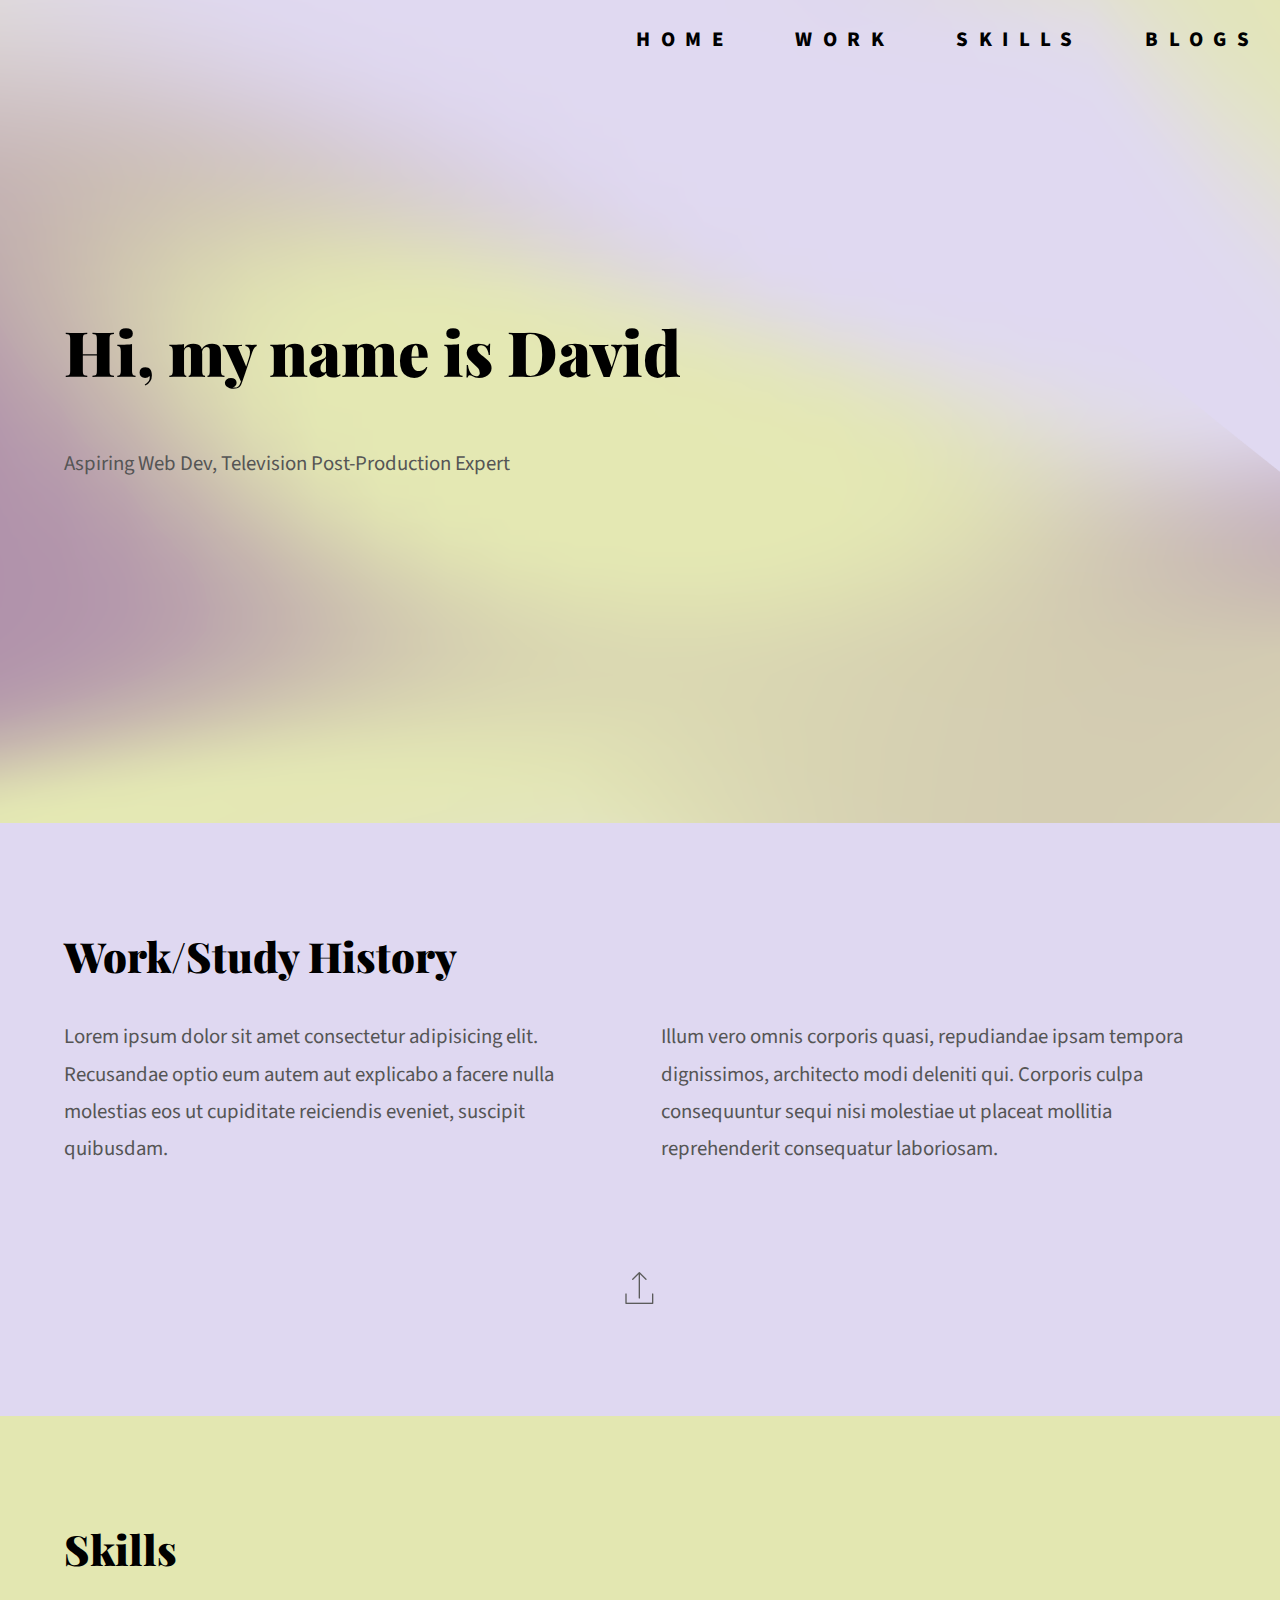
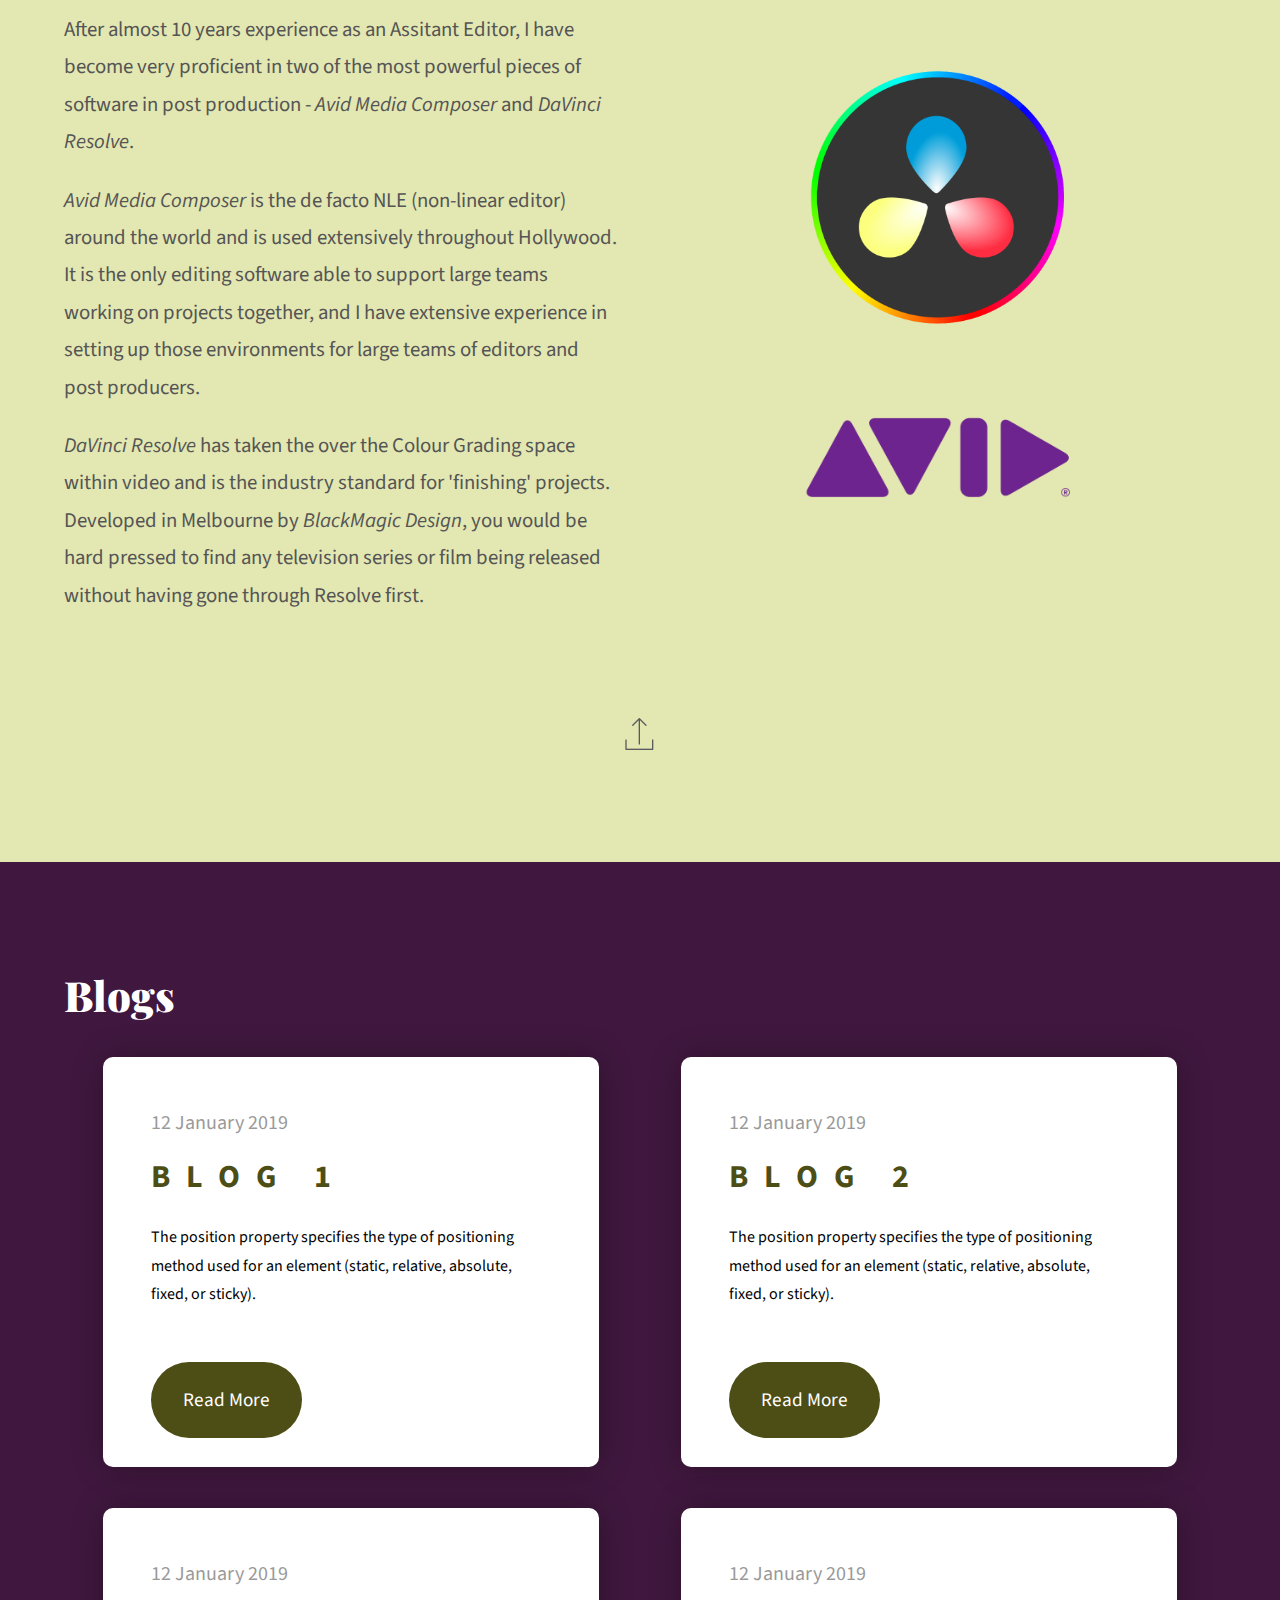
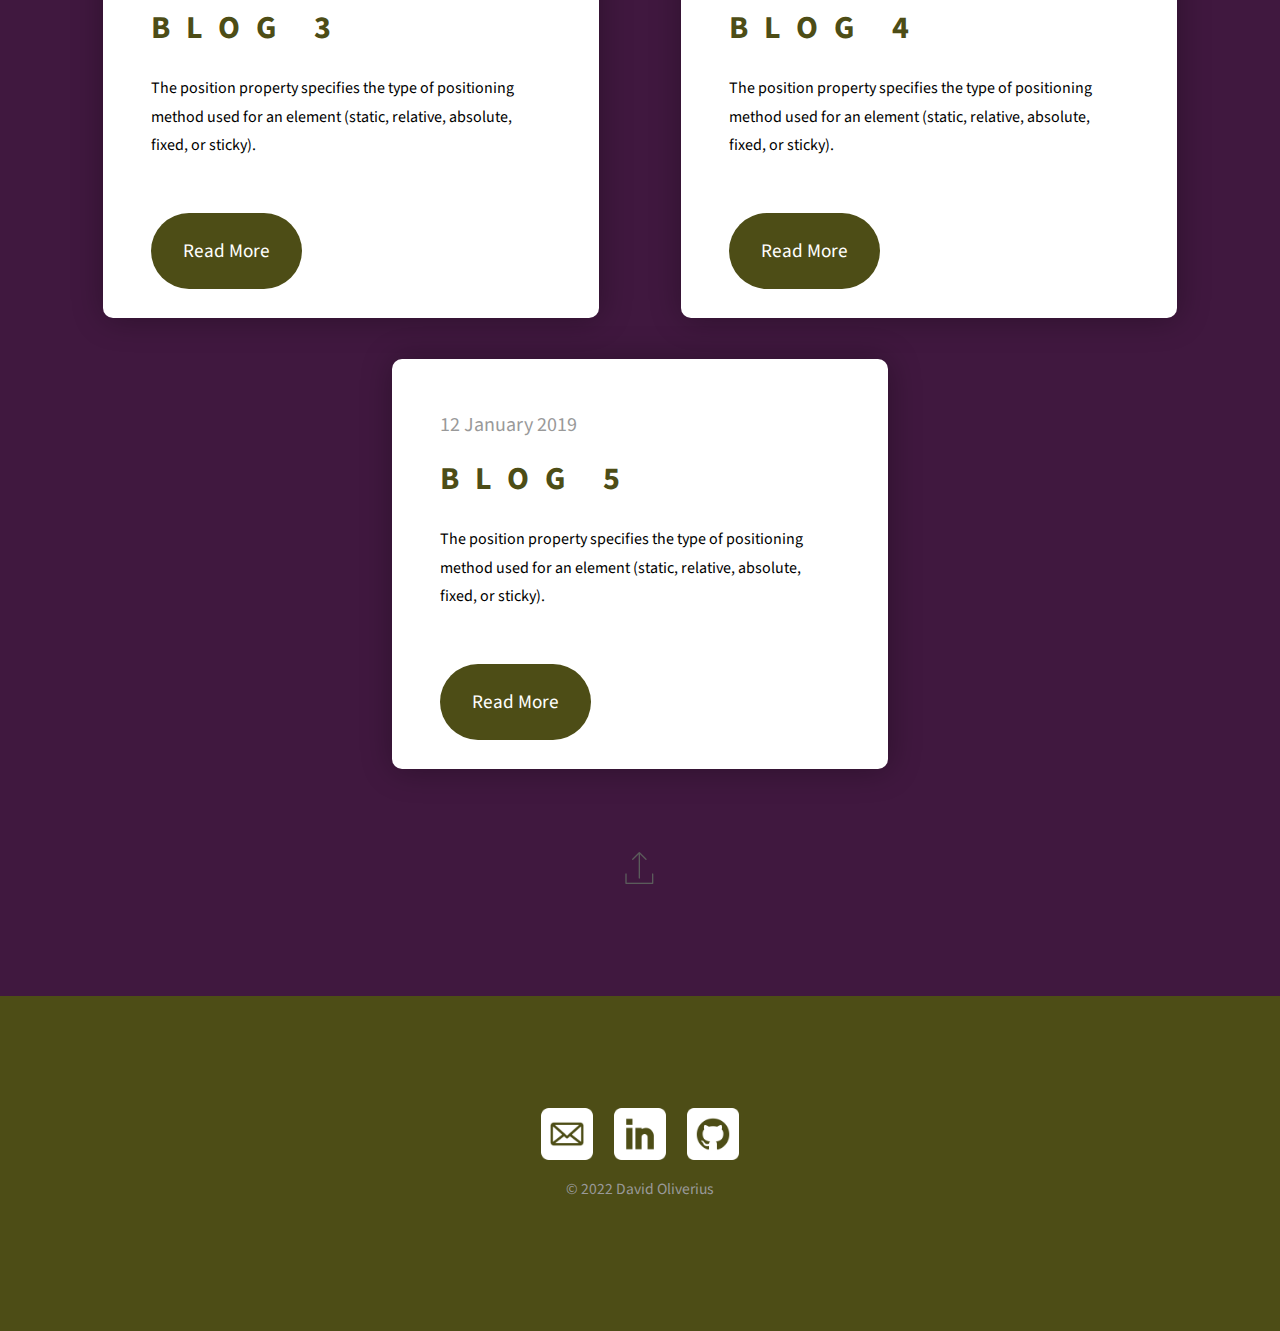
==== src/index.html @ ca904fc0 "Basic Starting Point" ====
<!DOCTYPE html>
<html lang="en">
<head>
    <meta charset="UTF-8">
    <meta http-equiv="X-UA-Compatible" content="IE=edge">
    <meta name="viewport" content="width=device-width, initial-scale=1.0">
    <title>David Oliverius Portfolio</title>
    <link rel="preconnect" href="https://fonts.googleapis.com">
    <link rel="preconnect" href="https://fonts.gstatic.com" crossorigin>
    <link href="https://fonts.googleapis.com/css2?family=Playfair+Display&family=Source+Sans+Pro&display=swap" rel="stylesheet">
    <link rel="stylesheet" href="style.css">

</head>
<body>

    <nav>
        <div class="navbar">
            <ul>
                <li><a href="#">Home</a></li>
                <li><a href="#work">Work</a></li>
                <li><a href="#skills">Skills</a></li>
                <li><a href="#blogs">Blogs</a></li>
        
            </ul> 

        </div>

    </nav>

    <header class="bg-header">
        <div class="container">
            <h1>Hi, my name is David <span class="reveal">Oliverius</span></h1>
            <p class="header-tag">Aspiring Web Dev, Television Post-Production Expert</p>
            
        </div>
        
    </header>
    
    
    <a id="work"></a> 

    <section class="section1">
        
        <div class="container">
            <h2 >Work/Study History</h2>
            <div class="split">
                <div>
                    <p>Lorem ipsum dolor sit amet consectetur adipisicing elit. Recusandae optio eum autem aut explicabo a facere nulla molestias eos ut cupiditate reiciendis eveniet, suscipit quibusdam.</p>
                </div>
                <div>
                    <p>Illum vero omnis corporis quasi, repudiandae ipsam tempora dignissimos, architecto modi deleniti qui. Corporis culpa consequuntur sequi nisi molestiae ut placeat mollitia reprehenderit consequatur laboriosam.</p>
                </div>
            </div>

            <a href="#"><img class="toparrow" src="img/uparrow.png"/></a>
        </div>
    </section>  

    <a id="skills"></a>

    <section class="section2">
        <div class="container">



            <div class="split">

                <div>
                    <h2>Skills</h2>
                    <p>After almost 10 years experience as an Assitant Editor, I have become very proficient in two of
                        the most powerful pieces of software in post production - <i>Avid Media Composer</i> and <i>DaVinci
                            Resolve</i>. </p> 
                            
                    <p><i>Avid Media Composer</i> is the de facto NLE
                        (non-linear editor) around the world and is used extensively throughout Hollywood. It is the
                        only
                        editing software able to support large teams working on projects together, and I have extensive
                        experience in setting up those environments for large teams of editors and post producers.</p>

                    <p><i>DaVinci Resolve</i> has taken the over the Colour Grading space within video and is the
                        industry standard for 'finishing' projects. Developed in Melbourne by <i>BlackMagic Design</i>,
                        you would be hard pressed to find any television series or film being released without having
                        gone through Resolve first.</p>
                </div>


                <div class="fleximg">
                    <img src="img/resolve.png" alt="DaVinci Resolve">
                    <img src="img/avid.png" alt="Avid">
                </div>
            </div>
            <a href="#"><img class="toparrow" src="img/uparrow.png"/></a>
        </div>
    </section>

    <a id="blogs"></a>

    <section class="section3">
        <div class="container">

            <h2>Blogs</h2>
            <div class="blog-container">

                

                
                    <div class="blog_post">
                        <div class="img_pod">
                        </div>
                        <div>
                            <div class="blog-date">12 January 2019</div>
                            <div class="blog-title">Blog 1</div>
                            <p class="blog-blurb">The position property specifies the type of positioning method used for an
                                element
                                (static, relative, absolute, fixed, or sticky).</p>
                        </div>
                        <a class="btn_primary" href='#'>Read More</a>
                    </div>
                    <div class="blog_post">
                        <div class="img_pod">
                        </div>
                        <div>
                            <div class="blog-date">12 January 2019</div>
                            <div class="blog-title">Blog 2</div>
                            <p class="blog-blurb">The position property specifies the type of positioning method used
                                for an element
                                (static, relative, absolute, fixed, or sticky).</p>
                        </div>
                        <a class="btn_primary" href='#'>Read More</a>
                    </div>
                    <div class="blog_post">
                        <div class="img_pod">
                        </div>
                        <div>
                            <div class="blog-date">12 January 2019</div>
                            <div class="blog-title">Blog 3</div>
                            <p class="blog-blurb">The position property specifies the type of positioning method used
                                for an element
                                (static, relative, absolute, fixed, or sticky).</p>
                        </div>
                        <a class="btn_primary" href='#'>Read More</a>
                    </div>
                    <div class="blog_post">
                        <div class="img_pod">
                        </div>
                        <div>
                            <div class="blog-date">12 January 2019</div>
                            <div class="blog-title">Blog 4</div>
                            <p class="blog-blurb">The position property specifies the type of positioning method used
                                for an element
                                (static, relative, absolute, fixed, or sticky).</p>
                        </div>
                        <a class="btn_primary" href='#'>Read More</a>
                    </div>
                    <div class="blog_post">
                        <div class="img_pod">
                        </div>
                        <div>
                            <div class="blog-date">12 January 2019</div>
                            <div class="blog-title">Blog 5</div>
                            <p class="blog-blurb">The position property specifies the type of positioning method used
                                for an element
                                (static, relative, absolute, fixed, or sticky).</p>
                        </div>
                        <a class="btn_primary" href='#'>Read More</a>
                    </div>
                


            </div>
            <a href="#"><img class="toparrow" src="img/uparrow.png"/></a>
        </div>
    </section>

    <section class="footer">
        <div class="container">

            <div class="footericons">

                <a href="mailto:oliveriusdavid+portfolio@gmail.com"> <img class="proicons" src="img/mail.png" alt="email"> </a>
                
                <a href="https://www.linkedin.com/in/david-oliverius" target="_blank"> <img class="proicons" src="img/linkedin.png"
                        alt="linkedin"> </a>

                <a href="https://github.com/DavidOliverius" target="_blank"> <img class="proicons" src="img/github.png" alt="github"></a>

               

            </div>

            <p class="footer-copyright">© 2022 David Oliverius</p>
        </div>
    </section>
</body>
</html>
---- src/style.css ----
/* Custom Properties for Color Scheme + Fonts */
:root {
    --color-primary-1: #e3e7b1ff;
    --color-primary-2: #dfd8f1ff;

    --color-alt-1: #AF90A9;
    --color-alt-2: #40183fff;
    --color-alt-3: #4d4d16ff;

    --color-white: #fff;
    --color-black: #000;
    --color-darkgrey: #555555;
    --color-lightgrey: #999999;

    --ff-primary: 'Source Sans Pro', sans-serif;
    --ff-accent: 'Playfair Display', serif;


}

/* Set Standard Font Styling */
body {
    font-family: var(--ff-primary);
    font-weight: 400;
    font-size: 1.3rem;
    line-height: 1.8;
}

/* Reset Margins */
body,
h1,
h2,
h3,
p {
    margin: 0;
}

/* Navbar CSS */
.navbar ul {
    float: right;
    display: flex;
    flex-direction: row;
    padding-right: 1em;
    gap: 1em 3em;
}

.navbar ul li {
    display: inline-block;
}

.navbar ul li a {
    display: inline-block;
    outline: none;
    font-family: var(--ff-primary);
    text-decoration: none;
    text-transform: uppercase;
    letter-spacing: 0.5em;
    font-weight: 800;
    color: var(--color-black);
    transition: .35s;
}

.navbar ul li a:hover {
    color: var(--color-alt-2)
}

@media (max-width: 821px) {
    .navbar ul {
        flex-direction: column;
        padding-bottom: 3em;
    }
}

/* Header Font Styling */
h1 {
    font-family: var(--ff-accent);
    font-size: 3em;
    font-weight: 900;
    line-height: 1;
}

h2 {
    font-family: var(--ff-accent);
    font-size: 2em;
    font-weight: 900;
    line-height: 1;
    margin-bottom: 1em;
}

/* Font Spacing */
h2,
h3,
p {
    margin-bottom: 1em;
}

.header-tag {
    text-align: left;
    padding-top: 3em;
}

/* Image Rules */
img {
    display: block;
    max-width: 100%;
}

/* Section Spacing */
header {
    padding: 15rem 0;
}

section {
    padding: 5rem 0;
}


@media (min-width: 40em) {
    section {
        padding: 7rem 0;
    }
}

@media (min-width: 40em) {
    header {
        padding: 20rem 0;
    }
}

.container {
    margin-inline: auto;
    width: min(90%, 75rem);
}

/* Flexbox for Split Class */
.split {
    display: flex;
    flex-direction: column;
    align-items: center;
}

.fleximg img {
    max-width: 13em;
    min-width: 10em;
    padding: 2em 0;
    margin-left: auto;
    margin-right: auto;
}

/* Media Queries for Flexbox Rules */
@media (min-width: 821px) {
    .split {
        flex-direction: row;

    }

    .split>* {
        flex-basis: 100%;
    }

    .split>*+* {
        margin-left: 2em;
    }
}


/* Section Colors */
.bg-header {
    color: var(--color-black);
    background-color: var(--color-primary-1);
    /* Mesh background generated at: https://meshgradient.in/ */
    background-image: url(img/mesh.png);
    background-repeat: no-repeat;
    background-size: cover;
    background-position: bottom;
    background-attachment: fixed;
}

.bg-header p {
    color: var(--color-darkgrey);
}


.section1 {
    color: var(--color-black);
    background-color: var(--color-primary-2);
}


.section1 p {
    color: var(--color-darkgrey);
}

.section2 {
    color: var(--color-black);
    background-color: var(--color-primary-1);
}

.section2 p {
    color: var(--color-darkgrey);
}

.section3 {
    color: var(--color-white);
    background-color: var(--color-alt-2);
}

.footer {
    color: var(--color-white);
    background-color: var(--color-alt-3);
}

/* Surname Reveal Mouseover */
.reveal {
    opacity: 0;
    transition: 1s;
}

.bg-header h1:hover .reveal {
    opacity: 1;
}

.blog-container {
    display: flex;
    flex-wrap: wrap;
    justify-content: space-evenly;
    gap: 2em;
}

.blog_post {
    padding: 3rem 3rem 3rem 3rem;
    background: #fff;
    max-width: 400px;
    border-radius: 10px;
    box-shadow: 1px 1px 2rem rgba(0, 0, 0, 0.3);
}

@media (max-width: 1149px) {
    .blog_post {
        max-width: 300px;
    }
}

.blog-date {
    margin: 0 0 0.5rem 0;
    color: var(--color-lightgrey);
    font-size: 1.25rem;
    font-family: var(--ff-primary);
}

.blog-title {
    margin: 0 0 1rem 0;
    font-family: var(--ff-primary);
    font-weight: bold;
    font-size: 2rem;
    text-transform: uppercase;
    letter-spacing: 0.5em;
    color: var(--color-alt-3);
}

.blog-blurb {
    margin: 0 0 4.5rem 0;
    font-size: 1rem;
    color: var(--color-black);
    font-family: var(--ff-primary);
}

.btn_primary {
    border: none;
    outline: none;
    background: var(--color-alt-3);
    padding: 1.5rem 2rem;
    border-radius: 50px;
    color: var(--color-white);
    font-size: 1.2rem;
    text-decoration: none;
}

/* .btn_primary:hover {
    box-shadow: 0px 5px 1rem rgba(0, 0, 0, 0.5);
  } */


.proicons {
    max-width: 2.5em;
}

.footericons {
    display: flex;
    flex-direction: row;
    justify-content: center;
    gap: 1em;
}

.footer-copyright {
    color: #999;
    font-size: 0.75em;
    margin-top: 1em;
    text-align: center;

}

.toparrow {
  display: absolute;
  margin-left: auto;
  margin-right: auto; 
  padding-top: 4em;
}
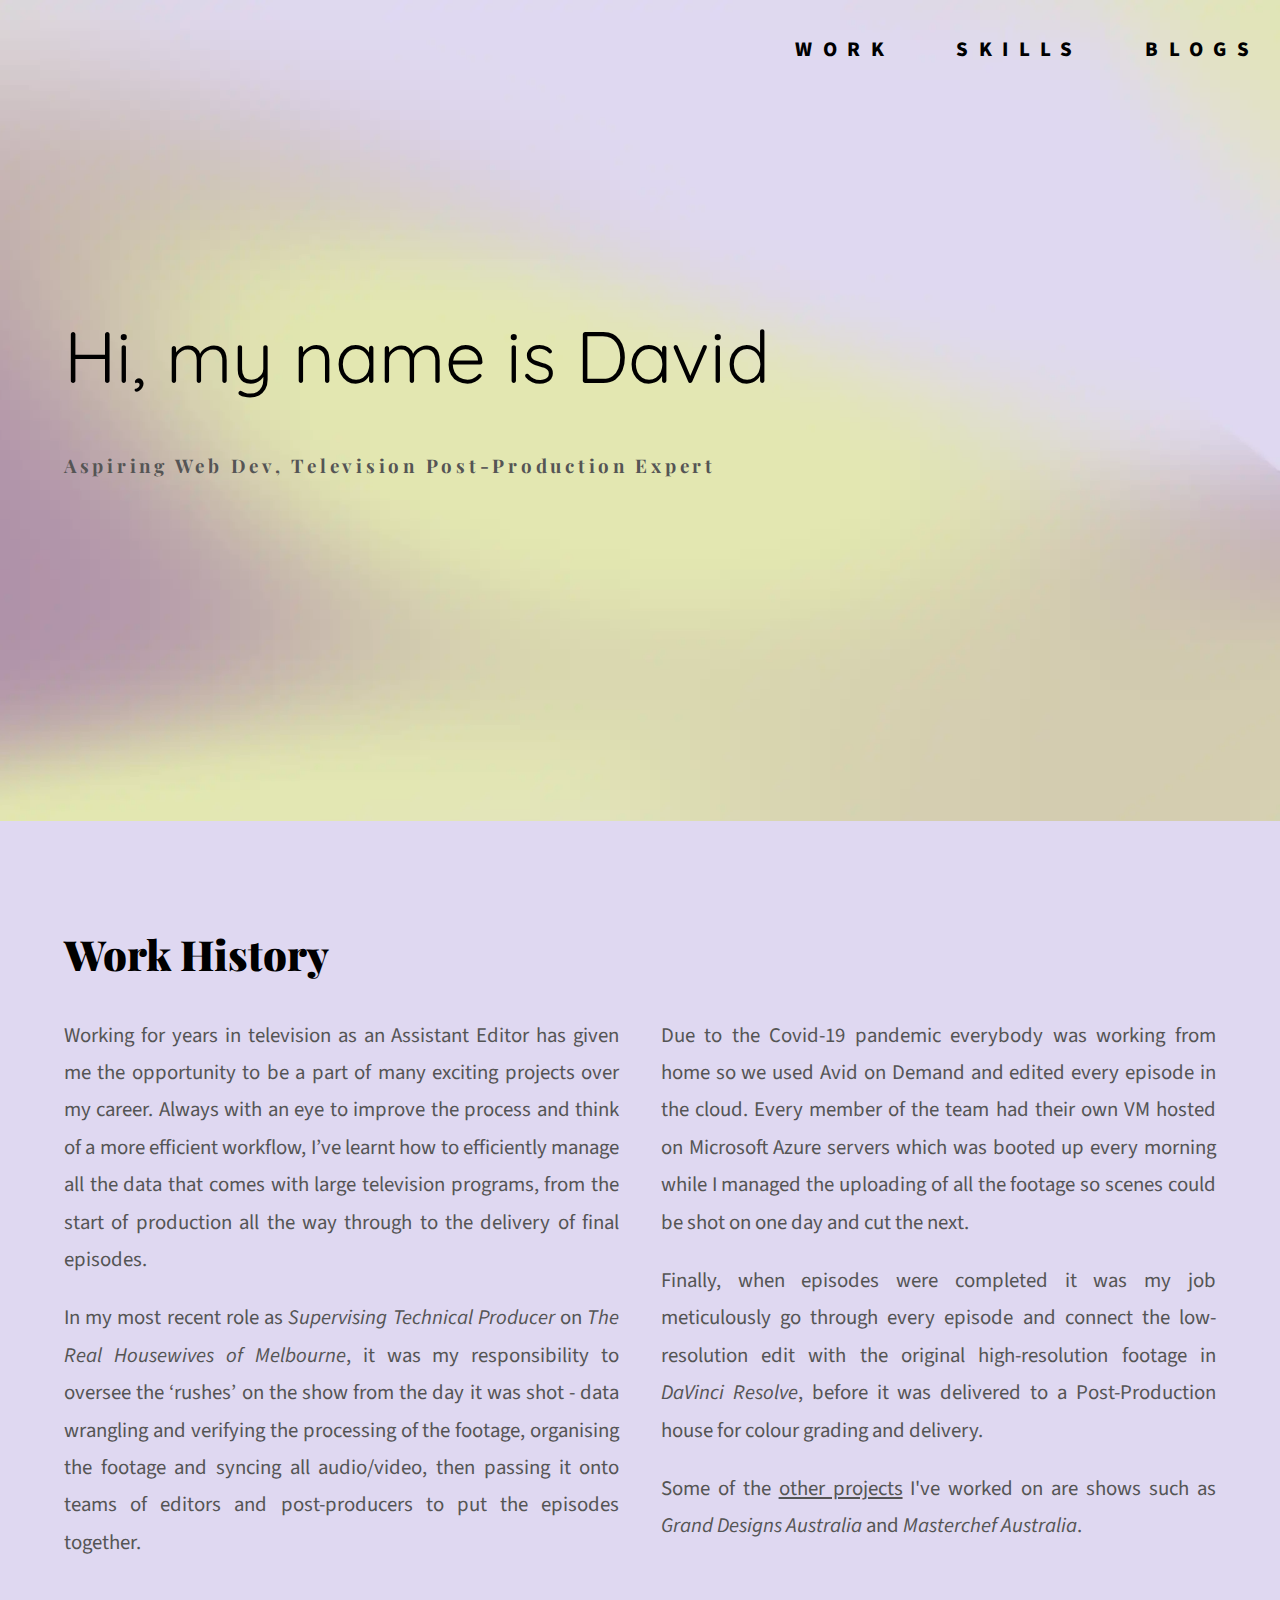
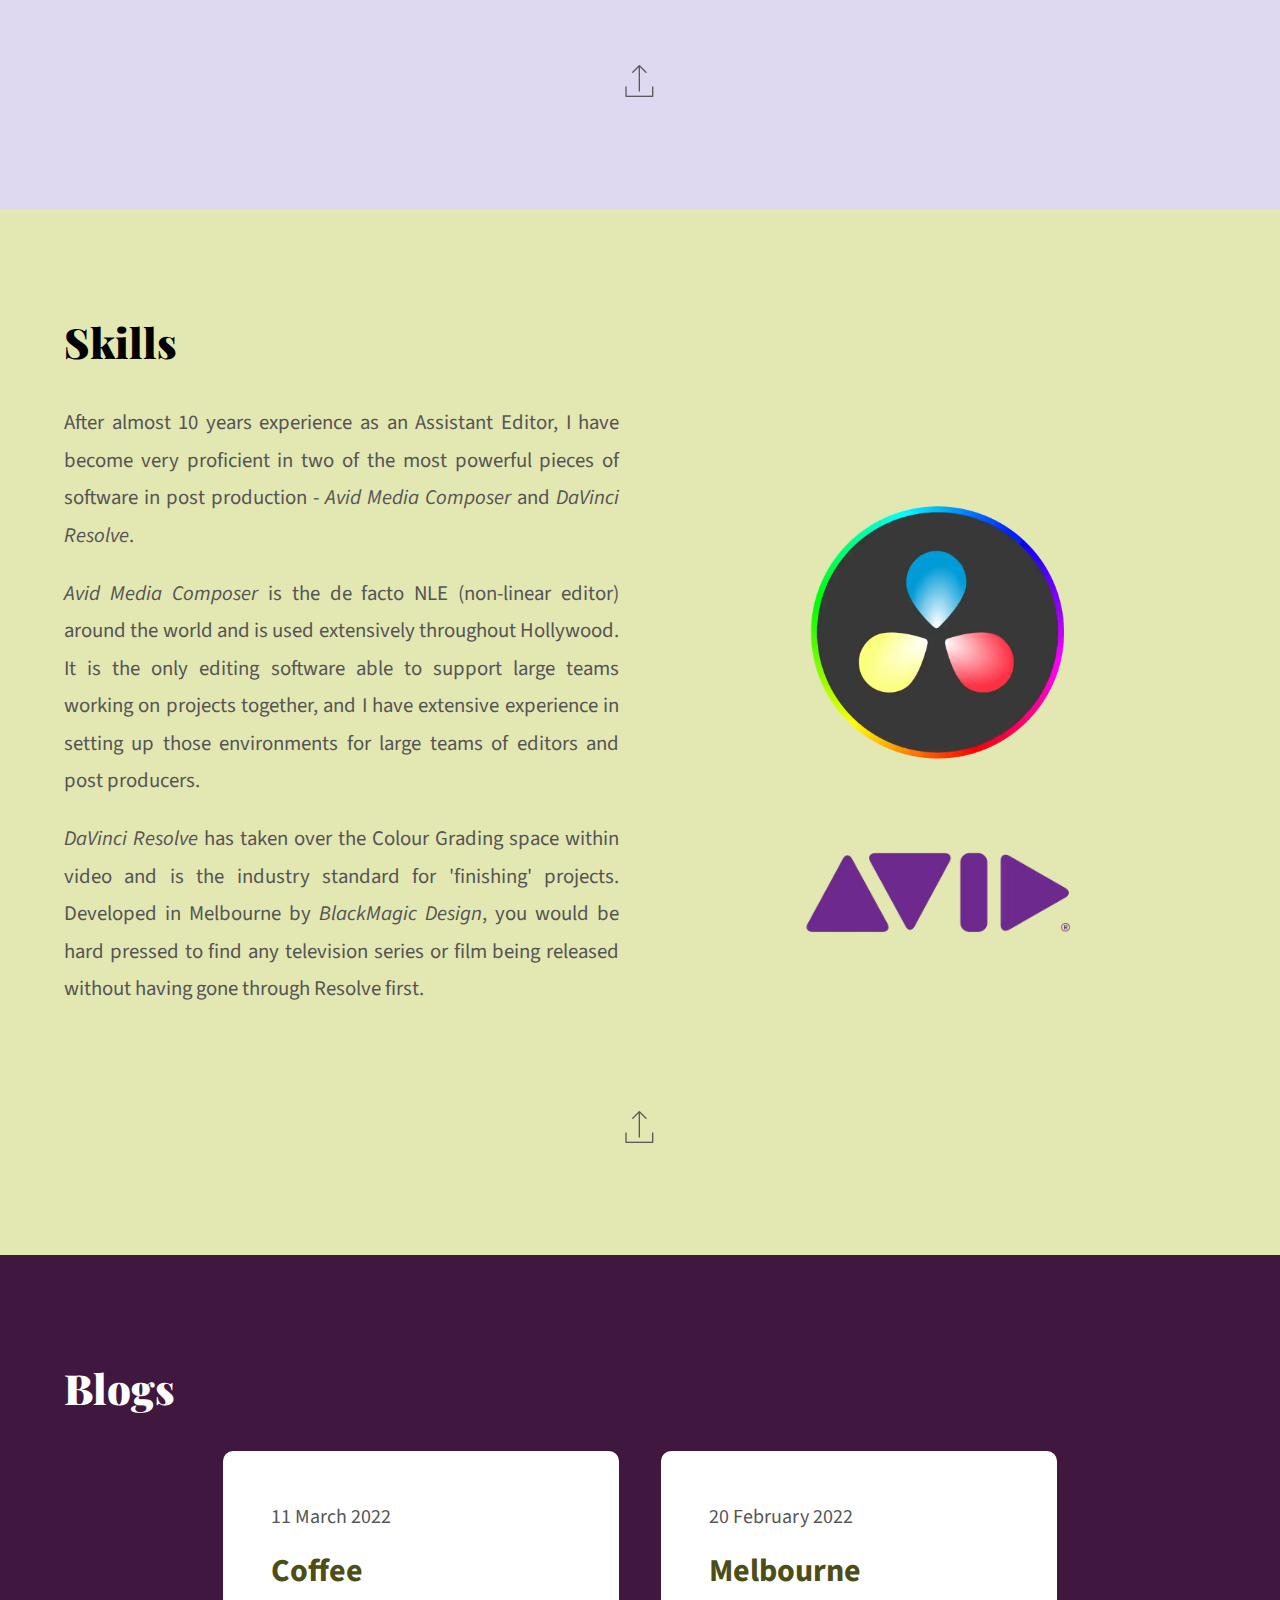
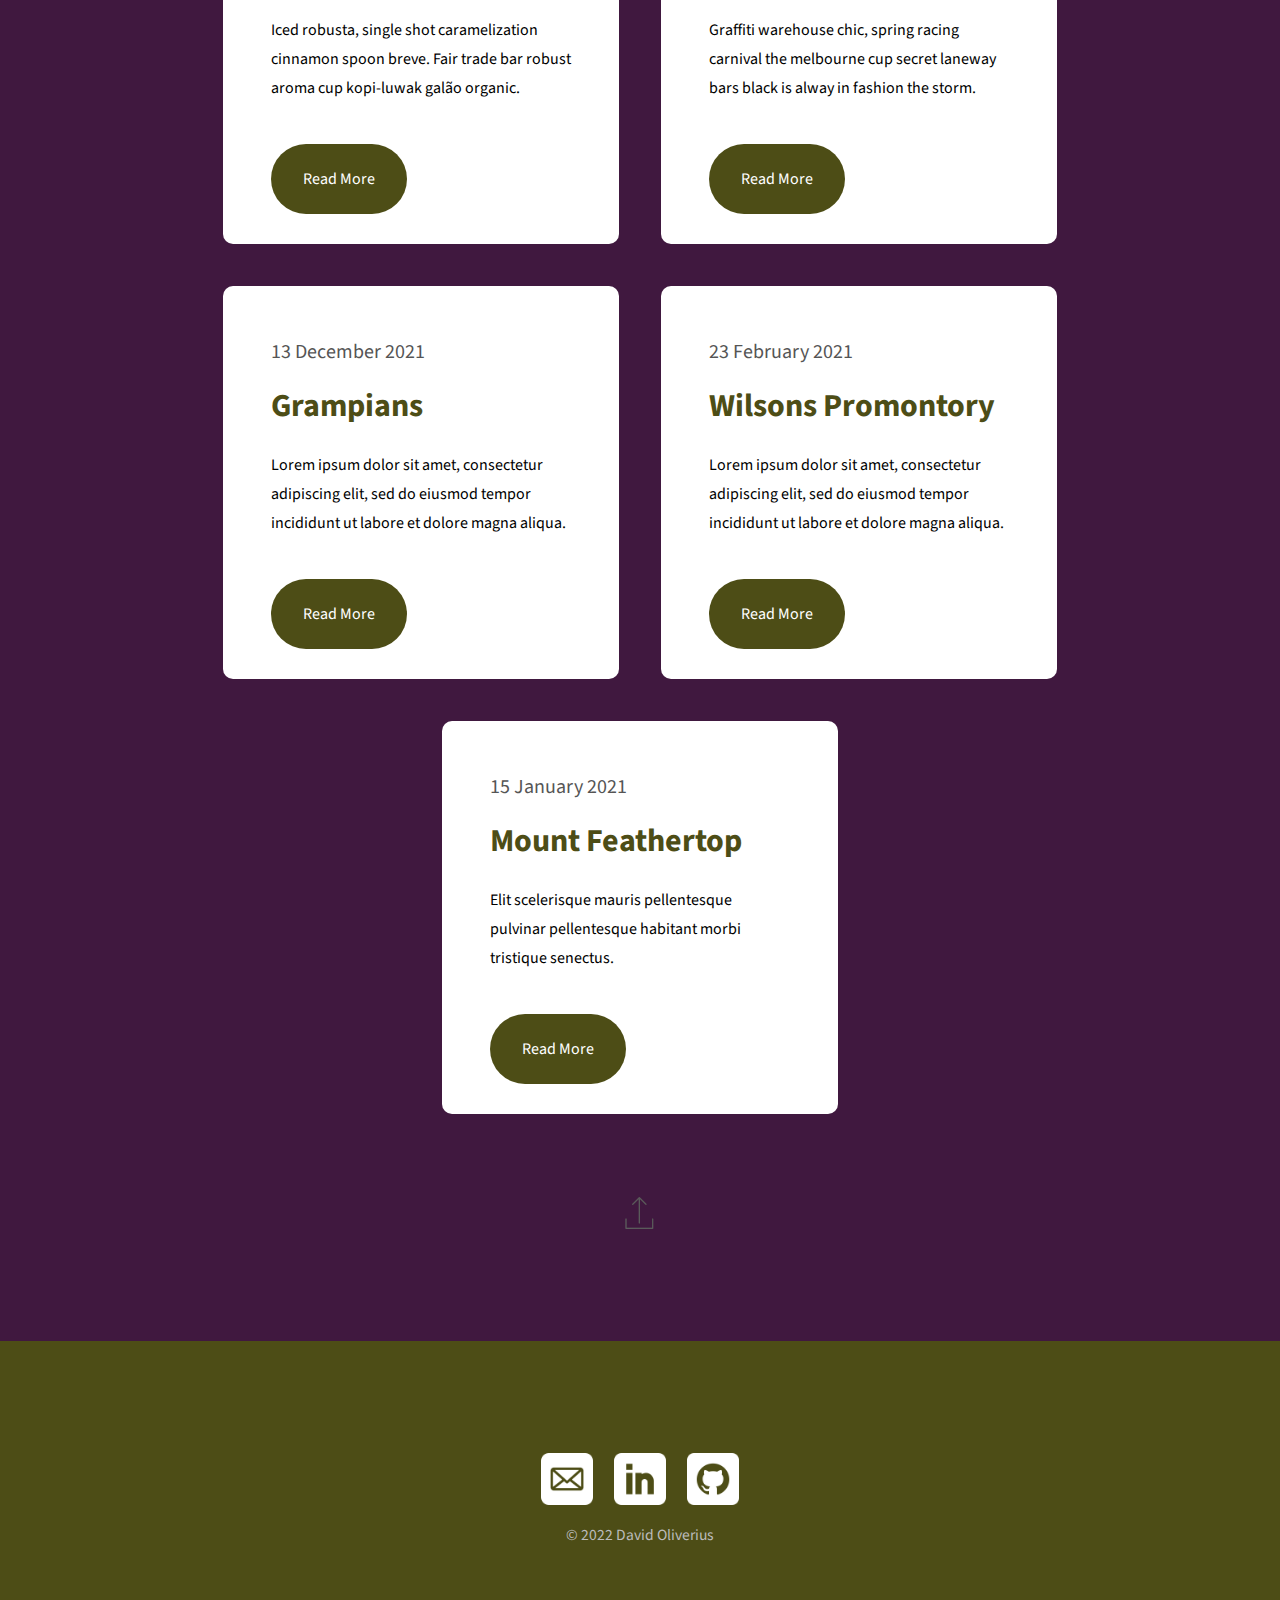
==== commit e7c97c1c: "Submission for T1A2 Assignment" ====
--- a/src/index.html
+++ b/src/index.html
@@ -1,99 +1,150 @@
 <!DOCTYPE html>
 <html lang="en">
+
 <head>
     <meta charset="UTF-8">
     <meta http-equiv="X-UA-Compatible" content="IE=edge">
     <meta name="viewport" content="width=device-width, initial-scale=1.0">
+    <meta name="description" content="David Oliverius' personal Web Development Portfolio, handmade with love.">
     <title>David Oliverius Portfolio</title>
+    <link rel="icon" type="image/ico" sizes="16x16" href="/img/favicon.ico">
     <link rel="preconnect" href="https://fonts.googleapis.com">
     <link rel="preconnect" href="https://fonts.gstatic.com" crossorigin>
-    <link href="https://fonts.googleapis.com/css2?family=Playfair+Display&family=Source+Sans+Pro&display=swap" rel="stylesheet">
+    <link
+        href="https://fonts.googleapis.com/css2?family=Playfair+Display&family=Quicksand:wght@700&family=Source+Sans+Pro&display=swap"
+        rel="stylesheet">
     <link rel="stylesheet" href="style.css">
 
+    <!-- HTML VALIDATOR FAILS ON LINES 60 AND 110 BECAUSE IT REQUIRES HEADINGS AFTER EACH SECTION/ARTICLE TAG - DOESN'T RECOGNISE MY H2 SECTION HEADERS -->
+
 </head>
+
 <body>
 
+    <!-- NAVBAR COMPONENT -->
     <nav>
         <div class="navbar">
             <ul>
-                <li><a href="#">Home</a></li>
                 <li><a href="#work">Work</a></li>
                 <li><a href="#skills">Skills</a></li>
                 <li><a href="#blogs">Blogs</a></li>
-        
-            </ul> 
-
-        </div>
-
+
+            </ul>
+
+        </div>
     </nav>
 
     <header class="bg-header">
         <div class="container">
+            <!-- H1 TEXT COMPONENT (only used here for welcome splash page) -->
             <h1>Hi, my name is David <span class="reveal">Oliverius</span></h1>
-            <p class="header-tag">Aspiring Web Dev, Television Post-Production Expert</p>
-            
-        </div>
-        
+            <!-- H3 TEXT COMPONENT (only used here under H1 component) -->
+            <h3 class="header-tag">Aspiring Web Dev, Television Post-Production Expert</h3>
+
+        </div>
+
     </header>
-    
-    
-    <a id="work"></a> 
-
+
+    <!-- ID FOR NAVBAR REFERENCE -->
+    <span id="work"></span>
+
+    <!-- SECTION COMPONENT (defines bg colour and spacing) -->
     <section class="section1">
-        
-        <div class="container">
-            <h2 >Work/Study History</h2>
-            <div class="split">
+
+        <div class="container">
+            <!-- H2 TEXT COMPONENT (using accent font and bigger size) -->
+            <h2>Work History</h2>
+
+            <!-- SPLIT CLASS DEFINES FLEXBOX RULES -->
+            <!-- MAIN_ARTICLE CLASS SETS TEXT-JUSTIFY RULES -->
+            <article class="split main_article">
+
                 <div>
-                    <p>Lorem ipsum dolor sit amet consectetur adipisicing elit. Recusandae optio eum autem aut explicabo a facere nulla molestias eos ut cupiditate reiciendis eveniet, suscipit quibusdam.</p>
+                    <p>Working for years in television as an Assistant Editor has given me the opportunity to be a part
+                        of many exciting projects over my career. Always with an eye to improve the process and think of
+                        a more efficient workflow, I’ve learnt how to efficiently manage all the data that comes with
+                        large television programs, from the start of production all the way through to the delivery of
+                        final episodes. </p>
+
+                    <p>In my most recent role as<em> Supervising Technical Producer</em> on <em>The Real Housewives of
+                            Melbourne</em>, it
+                        was my responsibility to oversee the ‘rushes’ on the show from the day it was shot - data
+                        wrangling and verifying the processing of the footage, organising the footage and syncing all
+                        audio/video, then passing it onto teams of editors and post-producers to put the episodes
+                        together.</p>
                 </div>
                 <div>
-                    <p>Illum vero omnis corporis quasi, repudiandae ipsam tempora dignissimos, architecto modi deleniti qui. Corporis culpa consequuntur sequi nisi molestiae ut placeat mollitia reprehenderit consequatur laboriosam.</p>
-                </div>
-            </div>
-
-            <a href="#"><img class="toparrow" src="img/uparrow.png"/></a>
-        </div>
-    </section>  
-
-    <a id="skills"></a>
+                    <p>Due to the Covid-19 pandemic everybody was working from home so we used Avid on Demand
+                        and edited every episode in the cloud. Every member of the team had their own VM hosted on
+                        Microsoft Azure servers which was booted up every morning while I managed the uploading of all
+                        the footage so scenes could be shot on one day and cut the next.</p>
+
+                    <p>Finally, when episodes were
+                        completed it was my job meticulously go through every episode and connect the low-resolution
+                        edit with the original high-resolution footage in <em>DaVinci Resolve</em>, before it was
+                        delivered to a
+                        Post-Production house for colour grading and delivery.</p>
+
+                    <p> Some of the <a href="img/resume.pdf" target="_blank">other projects</a> I've worked on are shows
+                        such as <em>Grand Designs Australia</em> and
+                        <em>Masterchef Australia</em>.</p>
+                </div>
+            </article>
+
+            <!-- BACK TO TOP ARROW COMPONENT -->
+            <div class="toparrowcontainer">
+
+                <a href="#"><img class="toparrow" src="img/uparrow.webp" alt="Back to Top" /></a>
+
+            </div>
+        </div>
+    </section>
+
+    <span id="skills"></span>
 
     <section class="section2">
         <div class="container">
 
-
-
-            <div class="split">
+            <h2>Skills</h2>
+
+            <article class="split main_article">
+
 
                 <div>
-                    <h2>Skills</h2>
-                    <p>After almost 10 years experience as an Assitant Editor, I have become very proficient in two of
-                        the most powerful pieces of software in post production - <i>Avid Media Composer</i> and <i>DaVinci
-                            Resolve</i>. </p> 
-                            
-                    <p><i>Avid Media Composer</i> is the de facto NLE
+
+                    <p>After almost 10 years experience as an Assistant Editor, I have become very proficient in two of
+                        the most powerful pieces of software in post production - <em>Avid Media Composer</em> and
+                        <em>DaVinci
+                            Resolve</em>. </p>
+
+                    <p><em>Avid Media Composer</em> is the de facto NLE
                         (non-linear editor) around the world and is used extensively throughout Hollywood. It is the
                         only
                         editing software able to support large teams working on projects together, and I have extensive
                         experience in setting up those environments for large teams of editors and post producers.</p>
 
-                    <p><i>DaVinci Resolve</i> has taken the over the Colour Grading space within video and is the
-                        industry standard for 'finishing' projects. Developed in Melbourne by <i>BlackMagic Design</i>,
+                    <p><em>DaVinci Resolve</em> has taken over the Colour Grading space within video and is the
+                        industry standard for 'finishing' projects. Developed in Melbourne by <em>BlackMagic
+                            Design</em>,
                         you would be hard pressed to find any television series or film being released without having
                         gone through Resolve first.</p>
                 </div>
 
 
                 <div class="fleximg">
-                    <img src="img/resolve.png" alt="DaVinci Resolve">
-                    <img src="img/avid.png" alt="Avid">
-                </div>
-            </div>
-            <a href="#"><img class="toparrow" src="img/uparrow.png"/></a>
+                    <img src="img/resolve.webp" alt="DaVinci Resolve">
+                    <img src="img/avid.webp" alt="Avid">
+                </div>
+            </article>
+            <div class="toparrowcontainer">
+
+                <a href="#"><img class="toparrow" src="img/uparrow.webp" alt="Back to Top" /></a>
+
+            </div>
         </div>
     </section>
 
-    <a id="blogs"></a>
+    <span id="blogs"></span>
 
     <section class="section3">
         <div class="container">
@@ -101,95 +152,92 @@
             <h2>Blogs</h2>
             <div class="blog-container">
 
-                
-
-                
-                    <div class="blog_post">
-                        <div class="img_pod">
-                        </div>
-                        <div>
-                            <div class="blog-date">12 January 2019</div>
-                            <div class="blog-title">Blog 1</div>
-                            <p class="blog-blurb">The position property specifies the type of positioning method used for an
-                                element
-                                (static, relative, absolute, fixed, or sticky).</p>
-                        </div>
-                        <a class="btn_primary" href='#'>Read More</a>
-                    </div>
-                    <div class="blog_post">
-                        <div class="img_pod">
-                        </div>
-                        <div>
-                            <div class="blog-date">12 January 2019</div>
-                            <div class="blog-title">Blog 2</div>
-                            <p class="blog-blurb">The position property specifies the type of positioning method used
-                                for an element
-                                (static, relative, absolute, fixed, or sticky).</p>
-                        </div>
-                        <a class="btn_primary" href='#'>Read More</a>
-                    </div>
-                    <div class="blog_post">
-                        <div class="img_pod">
-                        </div>
-                        <div>
-                            <div class="blog-date">12 January 2019</div>
-                            <div class="blog-title">Blog 3</div>
-                            <p class="blog-blurb">The position property specifies the type of positioning method used
-                                for an element
-                                (static, relative, absolute, fixed, or sticky).</p>
-                        </div>
-                        <a class="btn_primary" href='#'>Read More</a>
-                    </div>
-                    <div class="blog_post">
-                        <div class="img_pod">
-                        </div>
-                        <div>
-                            <div class="blog-date">12 January 2019</div>
-                            <div class="blog-title">Blog 4</div>
-                            <p class="blog-blurb">The position property specifies the type of positioning method used
-                                for an element
-                                (static, relative, absolute, fixed, or sticky).</p>
-                        </div>
-                        <a class="btn_primary" href='#'>Read More</a>
-                    </div>
-                    <div class="blog_post">
-                        <div class="img_pod">
-                        </div>
-                        <div>
-                            <div class="blog-date">12 January 2019</div>
-                            <div class="blog-title">Blog 5</div>
-                            <p class="blog-blurb">The position property specifies the type of positioning method used
-                                for an element
-                                (static, relative, absolute, fixed, or sticky).</p>
-                        </div>
-                        <a class="btn_primary" href='#'>Read More</a>
-                    </div>
-                
-
-
-            </div>
-            <a href="#"><img class="toparrow" src="img/uparrow.png"/></a>
+
+
+
+                <div class="blog_post">
+
+                    <div>
+                        <div class="blog-date">11 March 2022</div>
+                        <div class="blog-title">Coffee</div>
+                        <p class="blog-blurb">Iced robusta, single shot caramelization cinnamon spoon breve. Fair trade
+                            bar robust aroma cup kopi-luwak galão organic.</p>
+                    </div>
+                    <a class="btn_primary" href='blog1.html'>Read More</a>
+                </div>
+                <div class="blog_post">
+
+                    <div>
+                        <div class="blog-date">20 February 2022</div>
+                        <div class="blog-title">Melbourne</div>
+                        <p class="blog-blurb">Graffiti warehouse chic, spring racing carnival the melbourne cup secret
+                            laneway bars black is alway in fashion the storm.</p>
+                    </div>
+                    <a class="btn_primary" href='blog2.html'>Read More</a>
+                </div>
+                <div class="blog_post">
+
+                    <div>
+                        <div class="blog-date">13 December 2021</div>
+                        <div class="blog-title">Grampians</div>
+                        <p class="blog-blurb">Lorem ipsum dolor sit amet, consectetur adipiscing elit, sed do eiusmod
+                            tempor incididunt ut labore et dolore magna aliqua.</p>
+                    </div>
+                    <a class="btn_primary" href='blog3.html'>Read More</a>
+                </div>
+                <div class="blog_post">
+
+                    <div>
+                        <div class="blog-date">23 February 2021</div>
+                        <div class="blog-title">Wilsons Promontory</div>
+                        <p class="blog-blurb">Lorem ipsum dolor sit amet, consectetur adipiscing elit, sed do eiusmod
+                            tempor incididunt ut labore et dolore magna aliqua.</p>
+                    </div>
+                    <a class="btn_primary" href='blog4.html'>Read More</a>
+                </div>
+                <div class="blog_post">
+
+                    <div>
+                        <div class="blog-date">15 January 2021</div>
+                        <div class="blog-title">Mount Feathertop</div>
+                        <p class="blog-blurb">Elit scelerisque mauris pellentesque pulvinar pellentesque habitant
+                            morbi tristique senectus.</p>
+                    </div>
+                    <a class="btn_primary" href='blog5.html'>Read More</a>
+                </div>
+
+
+
+            </div>
+            <div class="toparrowcontainer">
+
+                <a href="#"><img class="toparrow" src="img/uparrow.webp" alt="Back to Top" /></a>
+
+            </div>
         </div>
     </section>
 
-    <section class="footer">
+    <footer class="footer">
         <div class="container">
 
             <div class="footericons">
 
-                <a href="mailto:oliveriusdavid+portfolio@gmail.com"> <img class="proicons" src="img/mail.png" alt="email"> </a>
-                
-                <a href="https://www.linkedin.com/in/david-oliverius" target="_blank"> <img class="proicons" src="img/linkedin.png"
-                        alt="linkedin"> </a>
-
-                <a href="https://github.com/DavidOliverius" target="_blank"> <img class="proicons" src="img/github.png" alt="github"></a>
-
-               
-
-            </div>
-
-            <p class="footer-copyright">© 2022 David Oliverius</p>
-        </div>
-    </section>
+                <a href="mailto:oliveriusdavid+portfolio@gmail.com"> <img class="proicons" src="img/mail.webp"
+                        alt="email"> </a>
+
+                <a href="https://www.linkedin.com/in/david-oliverius" target="_blank"> <img class="proicons"
+                        src="img/linkedin.webp" alt="linkedin"> </a>
+
+                <a href="https://github.com/DavidOliverius" target="_blank"> <img class="proicons" src="img/github.webp"
+                        alt="github"></a>
+
+
+
+            </div>
+
+            <div class="footer-copyright">© 2022 David Oliverius</div>
+        </div>
+    </footer>
 </body>
+
 </html>--- a/src/style.css
+++ b/src/style.css
@@ -10,10 +10,11 @@
     --color-white: #fff;
     --color-black: #000;
     --color-darkgrey: #555555;
-    --color-lightgrey: #999999;
+    --color-lightgrey: #bbbbbb;
 
     --ff-primary: 'Source Sans Pro', sans-serif;
     --ff-accent: 'Playfair Display', serif;
+    --ff-h1: 'Quicksand', sans-serif;
 
 
 }
@@ -21,10 +22,25 @@
 /* Set Standard Font Styling */
 body {
     font-family: var(--ff-primary);
-    font-weight: 400;
     font-size: 1.3rem;
     line-height: 1.8;
 }
+
+/* CONSTRICTS BLOG POST SIZE */
+p {
+    max-width: 70ch;
+}
+
+/* JUSTIFIES TEXT */
+.main_article {
+    text-align: justify;
+    text-justify: inter-word;
+}
+
+.section1 a:link, .section1 a:visited {
+    color: var(--color-darkgrey)
+}
+
 
 /* Reset Margins */
 body,
@@ -35,11 +51,15 @@
     margin: 0;
 }
 
-/* Navbar CSS */
+/* NAVBAR COMPONENT */
+
 .navbar ul {
-    float: right;
+    position: absolute;
+    top: 10px;
+    right: 0px;
     display: flex;
     flex-direction: row;
+    text-align: center;
     padding-right: 1em;
     gap: 1em 3em;
 }
@@ -57,28 +77,26 @@
     letter-spacing: 0.5em;
     font-weight: 800;
     color: var(--color-black);
-    transition: .35s;
+    transition: .3s;
 }
 
 .navbar ul li a:hover {
-    color: var(--color-alt-2)
-}
-
-@media (max-width: 821px) {
-    .navbar ul {
-        flex-direction: column;
-        padding-bottom: 3em;
-    }
-}
+    color: var(--color-white)
+}
+
+
 
 /* Header Font Styling */
+
+/* H1 TEXT COMPONENT */
 h1 {
-    font-family: var(--ff-accent);
-    font-size: 3em;
-    font-weight: 900;
+    font-family: var(--ff-h1);
+    font-size: 3.5em;
+    font-weight: 400;
     line-height: 1;
 }
 
+/* H2 TEXT COMPONENT */
 h2 {
     font-family: var(--ff-accent);
     font-size: 2em;
@@ -86,6 +104,14 @@
     line-height: 1;
     margin-bottom: 1em;
 }
+/* H3 TEXT COMPONENT */
+h3 {
+    font-family: var(--ff-accent);
+    color: var(--color-darkgrey);
+    font-size: 0.9em;
+    letter-spacing: 0.2em;
+
+}
 
 /* Font Spacing */
 h2,
@@ -94,6 +120,7 @@
     margin-bottom: 1em;
 }
 
+
 .header-tag {
     text-align: left;
     padding-top: 3em;
@@ -114,23 +141,20 @@
     padding: 5rem 0;
 }
 
-
-@media (min-width: 40em) {
-    section {
-        padding: 7rem 0;
-    }
-}
-
-@media (min-width: 40em) {
-    header {
-        padding: 20rem 0;
-    }
+footer {
+    padding: 7rem 0;
 }
 
 .container {
     margin-inline: auto;
     width: min(90%, 75rem);
 }
+
+.blogpage {
+    margin-inline: auto;
+    width: min(90%, 110rem);
+}
+
 
 /* Flexbox for Split Class */
 .split {
@@ -139,6 +163,11 @@
     align-items: center;
 }
 
+.section1 .split {
+    align-items: flex-start;
+}
+
+/* IMG RULES FOR SKILLS SECTION */
 .fleximg img {
     max-width: 13em;
     min-width: 10em;
@@ -147,29 +176,12 @@
     margin-right: auto;
 }
 
-/* Media Queries for Flexbox Rules */
-@media (min-width: 821px) {
-    .split {
-        flex-direction: row;
-
-    }
-
-    .split>* {
-        flex-basis: 100%;
-    }
-
-    .split>*+* {
-        margin-left: 2em;
-    }
-}
-
-
-/* Section Colors */
+/* Section BG + FONT Colors */
 .bg-header {
     color: var(--color-black);
     background-color: var(--color-primary-1);
     /* Mesh background generated at: https://meshgradient.in/ */
-    background-image: url(img/mesh.png);
+    background-image: url(img/mesh.webp);
     background-repeat: no-repeat;
     background-size: cover;
     background-position: bottom;
@@ -180,14 +192,12 @@
     color: var(--color-darkgrey);
 }
 
-
 .section1 {
     color: var(--color-black);
     background-color: var(--color-primary-2);
 }
 
-
-.section1 p {
+.section1 .main_article {
     color: var(--color-darkgrey);
 }
 
@@ -220,30 +230,32 @@
     opacity: 1;
 }
 
+/* BLOG POST COMPONENT - USED FOR PREVIEWS AND FULL BLOG POSTS */
 .blog-container {
     display: flex;
     flex-wrap: wrap;
-    justify-content: space-evenly;
+    justify-content: center;
+    align-items: center;
     gap: 2em;
 }
 
 .blog_post {
-    padding: 3rem 3rem 3rem 3rem;
+    padding: 3rem;
     background: #fff;
-    max-width: 400px;
+    max-width: 482px;
     border-radius: 10px;
-    box-shadow: 1px 1px 2rem rgba(0, 0, 0, 0.3);
-}
-
-@media (max-width: 1149px) {
-    .blog_post {
-        max-width: 300px;
-    }
+}
+
+.blog_post_main {
+    padding: 2.5rem 3rem 2.5rem 3rem;
+    background: #fff;
+    max-width: 1500px;
+    border-radius: 10px;
 }
 
 .blog-date {
     margin: 0 0 0.5rem 0;
-    color: var(--color-lightgrey);
+    color: var(--color-darkgrey);
     font-size: 1.25rem;
     font-family: var(--ff-primary);
 }
@@ -253,16 +265,42 @@
     font-family: var(--ff-primary);
     font-weight: bold;
     font-size: 2rem;
-    text-transform: uppercase;
-    letter-spacing: 0.5em;
     color: var(--color-alt-3);
 }
 
+.blogpage h2 {
+    text-align: center;
+    margin-bottom: 1.5em;
+}
+
+
+h4 {
+    margin: 0 0 1rem 0;
+    font-family: var(--ff-primary);
+    font-weight: bold;
+    font-size: 2rem;
+    color: var(--color-alt-3);
+}
+
 .blog-blurb {
-    margin: 0 0 4.5rem 0;
+    margin: 0 0 3.5rem 0;
     font-size: 1rem;
     color: var(--color-black);
     font-family: var(--ff-primary);
+}
+
+.blog-article {
+    font-size: 1rem;
+    color: var(--color-black);
+    font-family: var(--ff-primary);
+}
+
+.blogimg {
+    max-width: 625px;
+    max-height: 615px;
+    border-radius: 10px;
+    background: white;
+    padding: 5px;
 }
 
 .btn_primary {
@@ -271,16 +309,24 @@
     background: var(--color-alt-3);
     padding: 1.5rem 2rem;
     border-radius: 50px;
-    color: var(--color-white);
-    font-size: 1.2rem;
+    text-align: center;
+    color: var(--color-white) !important;
+    font-size: 1rem;
     text-decoration: none;
-}
-
-/* .btn_primary:hover {
-    box-shadow: 0px 5px 1rem rgba(0, 0, 0, 0.5);
-  } */
-
-
+    min-width: 75px;
+    margin-top: 2em;
+}
+
+.buttons {
+    display: flex;
+    justify-content: space-between;
+    align-items: baseline;
+    gap: 1em;
+    margin-bottom: 1em;
+
+}
+
+/* SIZING FOR FOOTER ICONS */
 .proicons {
     max-width: 2.5em;
 }
@@ -292,17 +338,121 @@
     gap: 1em;
 }
 
+/* FOOTER TEXT COMPONENT */
 .footer-copyright {
-    color: #999;
+    color: var(--color-lightgrey);
     font-size: 0.75em;
     margin-top: 1em;
     text-align: center;
-
-}
-
+}
+
+/* RULES FOR BACK TO TOP ARROW COMPONENT */
 .toparrow {
-  display: absolute;
-  margin-left: auto;
-  margin-right: auto; 
-  padding-top: 4em;
+    margin-left: auto;
+    margin-right: auto;
+    padding-top: 4em;
+}
+
+.toparrowcontainer {
+    text-align: center;
+}
+
+.toparrowblog {
+    margin-left: auto;
+    margin-right: auto;
+    padding-top: 4em;
+}
+
+
+
+/* 
+███    ███ ███████ ██████  ██  █████       ██████  ██    ██ ███████ ██████  ██ ███████ ███████ 
+████  ████ ██      ██   ██ ██ ██   ██     ██    ██ ██    ██ ██      ██   ██ ██ ██      ██      
+██ ████ ██ █████   ██   ██ ██ ███████     ██    ██ ██    ██ █████   ██████  ██ █████   ███████ 
+██  ██  ██ ██      ██   ██ ██ ██   ██     ██ ▄▄ ██ ██    ██ ██      ██   ██ ██ ██           ██ 
+██      ██ ███████ ██████  ██ ██   ██      ██████   ██████  ███████ ██   ██ ██ ███████ ███████ 
+                                              ▀▀                                            
+*/
+
+
+/* EXTRA PADDING ON LARGE SCREENS */
+@media (min-width: 40em) {
+    section {
+        padding: 7rem 0;
+    }
+}
+
+@media (min-width: 40em) {
+    header {
+        padding: 20rem 0;
+    }
+}
+
+/* MAIN SPLIT SECTION FLEXBOX */
+@media (min-width: 821px) {
+    .split {
+        flex-direction: row;
+    }
+
+    .split>* {
+        flex-basis: 100%;
+    }
+
+    .split>*+* {
+        margin-left: 2em;
+    }
+}
+
+/* CHANGE NAVBAR FLEX DIRECTION ON SMALLER SCREENS */
+@media (max-width: 821px) {
+    .navbar ul {
+        flex-direction: column;
+        padding-bottom: 3em;
+        font-size: 0.8em;
+    }
+}
+
+/* Squeeze blog previews on Home page on smaller screens */
+@media (max-width: 1330px) {
+    .blog_post {
+        max-width: 300px;
+    }
+}
+
+/* Constrict Image sizes on smaller screens */
+@media (max-width: 700px) {
+    .blogimg {
+        max-width: 400px;
+    }
+}
+
+
+
+/* Downsize Blog Size on Mobile */
+@media (max-width: 480px) {
+    .blog-article {
+        font-size: 0.8em;
+    }
+
+    .btn_primary {
+        font-size: 0.8em;
+        min-width: 60px;
+    }
+
+    .blogimg {
+        max-width: 364px;
+    }
+
+    .blog_post_main {
+        padding: 2rem;
+    }
+
+}
+
+/* Display 'Back to Top' Arrow on Blog Page only in Mobile View */
+@media (min-width: 481px) {
+    .toparrowblog {
+        display: none;
+    }
+
 }